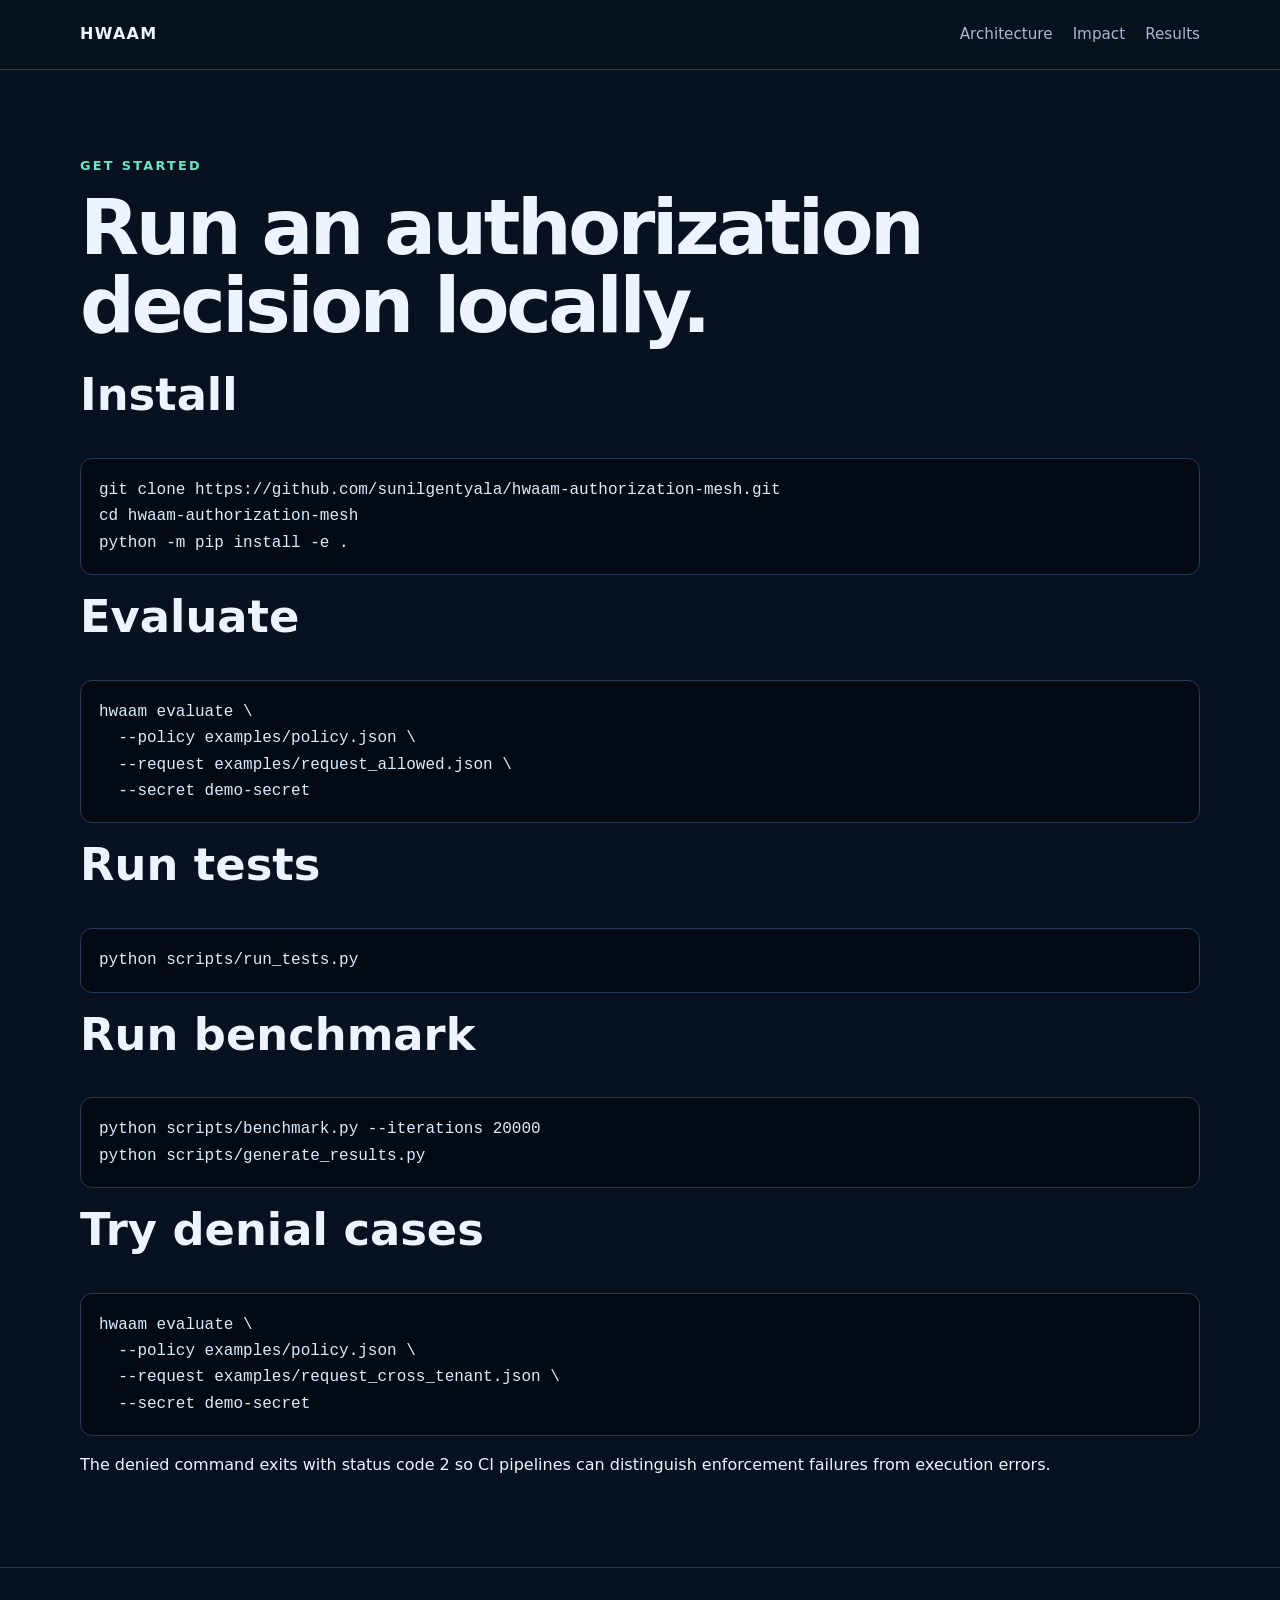
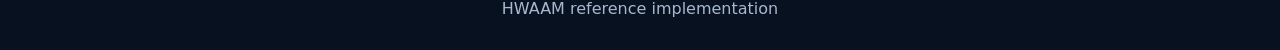
==== docs/getting-started.html @ d503caf2 "Add reference implementation, tests, CI/Pages workflows, and docs site The initial upload only carri" ====
<!doctype html>
<html lang="en">
<head>
  <meta charset="utf-8">
  <meta name="viewport" content="width=device-width,initial-scale=1">
  <title>Get Started | HWAAM</title>
  <link rel="stylesheet" href="assets/style.css">
</head>
<body>
<header class="site-header">
  <a class="brand" href="index.html">HWAAM</a>
  <nav><a href="architecture.html">Architecture</a><a href="impact.html">Impact</a><a href="test-results.html">Results</a></nav>
</header>
<main class="container">
  <p class="eyebrow">Get started</p>
  <h1>Run an authorization decision locally.</h1>
  <h2>Install</h2>
  <pre>git clone https://github.com/sunilgentyala/hwaam-authorization-mesh.git
cd hwaam-authorization-mesh
python -m pip install -e .</pre>
  <h2>Evaluate</h2>
  <pre>hwaam evaluate \
  --policy examples/policy.json \
  --request examples/request_allowed.json \
  --secret demo-secret</pre>
  <h2>Run tests</h2>
  <pre>python scripts/run_tests.py</pre>
  <h2>Run benchmark</h2>
  <pre>python scripts/benchmark.py --iterations 20000
python scripts/generate_results.py</pre>
  <h2>Try denial cases</h2>
  <pre>hwaam evaluate \
  --policy examples/policy.json \
  --request examples/request_cross_tenant.json \
  --secret demo-secret</pre>
  <p>The denied command exits with status code 2 so CI pipelines can distinguish enforcement failures from execution errors.</p>
</main>
<footer>HWAAM reference implementation</footer>
</body>
</html>
---- docs/assets/style.css ----
:root {
  --bg: #07111f;
  --panel: #0d1b2d;
  --panel-2: #13253b;
  --text: #edf4ff;
  --muted: #a8b8cf;
  --accent: #67e8c3;
  --accent-2: #78a9ff;
  --line: #263b55;
  --max: 1120px;
}

* { box-sizing: border-box; }
html { scroll-behavior: smooth; }
body {
  margin: 0;
  background: var(--bg);
  color: var(--text);
  font-family: Inter, ui-sans-serif, system-ui, -apple-system, BlinkMacSystemFont, "Segoe UI", sans-serif;
  line-height: 1.65;
}
a { color: var(--accent); }
.site-header {
  min-height: 70px;
  border-bottom: 1px solid var(--line);
  display: flex;
  align-items: center;
  justify-content: space-between;
  padding: 0 max(24px, calc((100vw - var(--max)) / 2));
  position: sticky;
  top: 0;
  background: rgba(7, 17, 31, 0.94);
  backdrop-filter: blur(14px);
  z-index: 10;
}
.brand { color: var(--text); font-weight: 800; text-decoration: none; letter-spacing: .08em; }
nav { display: flex; gap: 20px; flex-wrap: wrap; }
nav a { color: var(--muted); text-decoration: none; font-size: .95rem; }
nav a:hover { color: var(--text); }
.container { width: min(var(--max), calc(100% - 40px)); margin: 0 auto; padding: 72px 0; }
.hero {
  width: min(var(--max), calc(100% - 40px));
  margin: 0 auto;
  padding: 90px 0 80px;
  display: grid;
  grid-template-columns: 1.3fr .7fr;
  gap: 54px;
  align-items: center;
}
h1 { font-size: clamp(2.6rem, 6vw, 5rem); line-height: 1.02; letter-spacing: -.045em; margin: 12px 0 24px; }
h2 { font-size: clamp(1.8rem, 3.5vw, 3rem); line-height: 1.15; margin-top: 0; }
h3 { margin-top: 0; }
.lead { font-size: 1.2rem; color: var(--muted); max-width: 720px; }
.eyebrow { text-transform: uppercase; letter-spacing: .18em; font-size: .8rem; font-weight: 800; color: var(--accent); }
.actions { display: flex; gap: 14px; flex-wrap: wrap; margin-top: 30px; }
.button {
  border: 1px solid var(--line);
  border-radius: 10px;
  padding: 12px 18px;
  text-decoration: none;
  color: var(--text);
  font-weight: 700;
}
.button.primary { background: var(--accent); border-color: var(--accent); color: #04110e; }
.decision-card {
  border: 1px solid var(--line);
  background: linear-gradient(150deg, var(--panel-2), var(--panel));
  border-radius: 18px;
  padding: 24px;
  box-shadow: 0 28px 70px rgba(0,0,0,.25);
}
.status { color: var(--accent); font-weight: 900; letter-spacing: .18em; }
dl { display: grid; grid-template-columns: 90px 1fr; gap: 10px 16px; margin-bottom: 0; }
dt { color: var(--muted); }
dd { margin: 0; word-break: break-word; }
.card-grid { display: grid; grid-template-columns: repeat(3, 1fr); gap: 18px; }
.card-grid article {
  background: var(--panel);
  border: 1px solid var(--line);
  border-radius: 14px;
  padding: 22px;
}
.card-grid p { color: var(--muted); margin-bottom: 0; }
.band { background: var(--panel); border-top: 1px solid var(--line); border-bottom: 1px solid var(--line); }
.split { display: grid; grid-template-columns: 1fr 1fr; gap: 50px; }
.check-list { list-style: none; padding: 0; margin: 0; display: grid; gap: 12px; }
.check-list li { border: 1px solid var(--line); border-radius: 10px; padding: 13px 16px; background: var(--panel-2); }
.check-list li::before { content: "✓"; color: var(--accent); margin-right: 10px; }
.authors p { color: var(--muted); }
pre, code {
  font-family: "SFMono-Regular", Consolas, "Liberation Mono", monospace;
}
pre {
  background: #030a13;
  border: 1px solid var(--line);
  border-radius: 12px;
  padding: 18px;
  overflow-x: auto;
  color: #dcecff;
}
.notice {
  border-left: 4px solid var(--accent-2);
  background: var(--panel);
  padding: 18px 20px;
  margin: 30px 0;
  color: var(--muted);
}
.metric-grid { display: grid; grid-template-columns: repeat(4, 1fr); gap: 16px; }
.metric-grid article { border: 1px solid var(--line); border-radius: 12px; padding: 20px; background: var(--panel); }
.metric-grid strong { display: block; font-size: 1.65rem; }
.metric-grid span { color: var(--muted); font-size: .9rem; }
.architecture { width: 100%; margin: 24px 0 56px; border: 1px solid var(--line); border-radius: 16px; background: #f6fbff; }
footer { border-top: 1px solid var(--line); color: var(--muted); text-align: center; padding: 28px 20px; }
ol { padding-left: 22px; }
li { margin-bottom: 8px; }

@media (max-width: 850px) {
  .hero, .split { grid-template-columns: 1fr; }
  .card-grid { grid-template-columns: 1fr 1fr; }
  .metric-grid { grid-template-columns: 1fr 1fr; }
  .site-header { align-items: flex-start; padding-top: 18px; padding-bottom: 18px; gap: 16px; flex-direction: column; }
}
@media (max-width: 560px) {
  .card-grid, .metric-grid { grid-template-columns: 1fr; }
  nav { gap: 12px; }
}
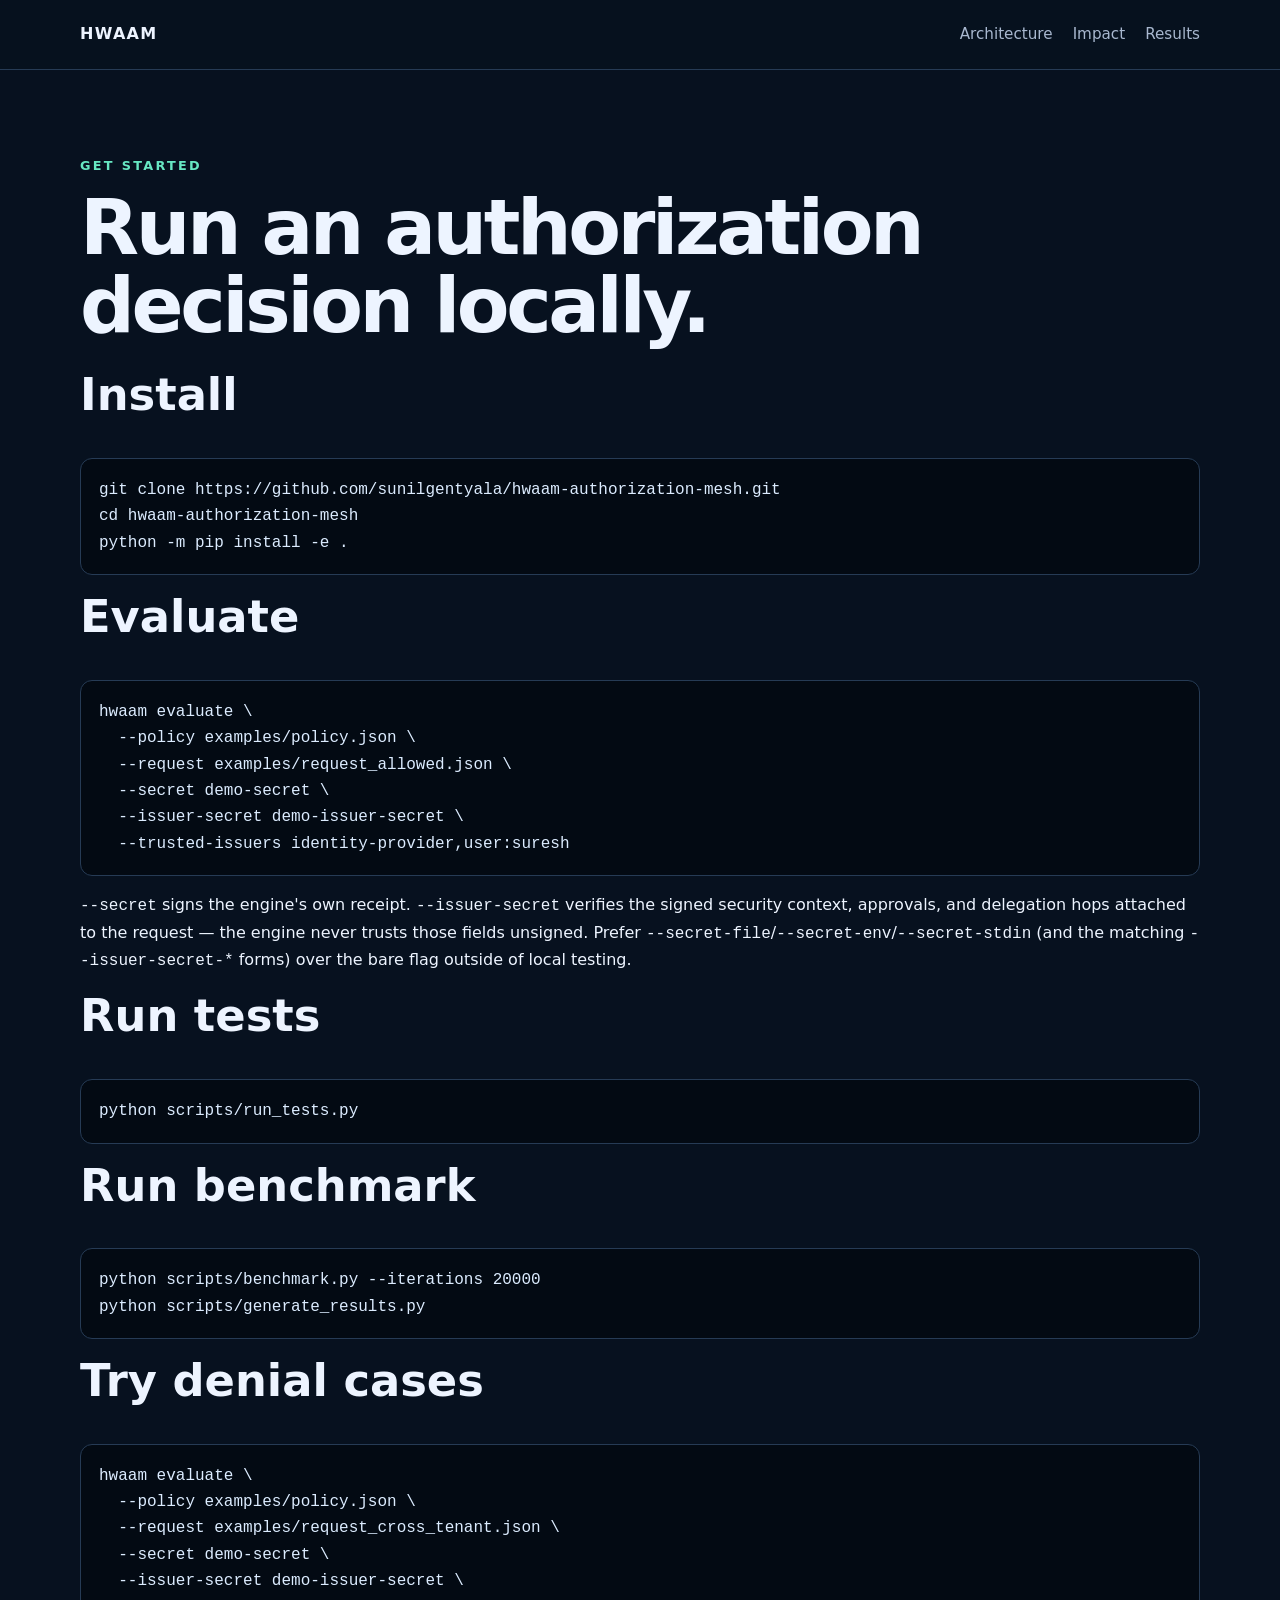
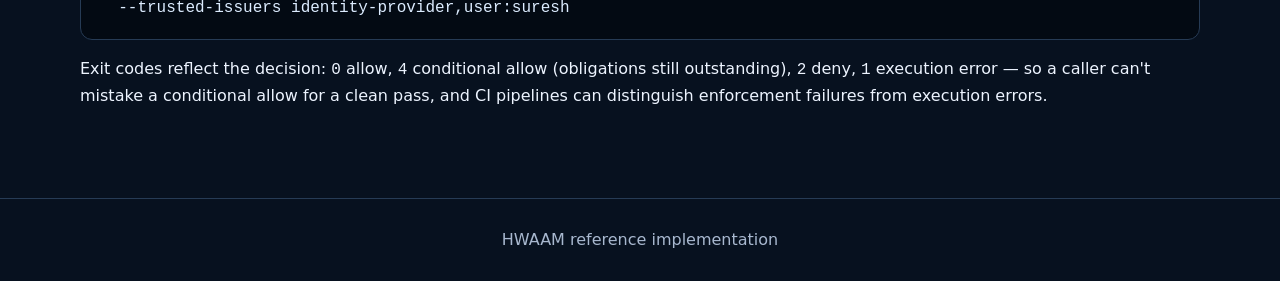
==== commit 64cebaf8: "Fix 13 audit findings: signed trust objects, exit codes, TTL, LICENSE, CI Replaces the request-contr" ====
--- a/docs/getting-started.html
+++ b/docs/getting-started.html
@@ -22,7 +22,10 @@
   <pre>hwaam evaluate \
   --policy examples/policy.json \
   --request examples/request_allowed.json \
-  --secret demo-secret</pre>
+  --secret demo-secret \
+  --issuer-secret demo-issuer-secret \
+  --trusted-issuers identity-provider,user:suresh</pre>
+  <p><code>--secret</code> signs the engine's own receipt. <code>--issuer-secret</code> verifies the signed security context, approvals, and delegation hops attached to the request &mdash; the engine never trusts those fields unsigned. Prefer <code>--secret-file</code>/<code>--secret-env</code>/<code>--secret-stdin</code> (and the matching <code>--issuer-secret-*</code> forms) over the bare flag outside of local testing.</p>
   <h2>Run tests</h2>
   <pre>python scripts/run_tests.py</pre>
   <h2>Run benchmark</h2>
@@ -32,8 +35,10 @@
   <pre>hwaam evaluate \
   --policy examples/policy.json \
   --request examples/request_cross_tenant.json \
-  --secret demo-secret</pre>
-  <p>The denied command exits with status code 2 so CI pipelines can distinguish enforcement failures from execution errors.</p>
+  --secret demo-secret \
+  --issuer-secret demo-issuer-secret \
+  --trusted-issuers identity-provider,user:suresh</pre>
+  <p>Exit codes reflect the decision: <code>0</code> allow, <code>4</code> conditional allow (obligations still outstanding), <code>2</code> deny, <code>1</code> execution error &mdash; so a caller can't mistake a conditional allow for a clean pass, and CI pipelines can distinguish enforcement failures from execution errors.</p>
 </main>
 <footer>HWAAM reference implementation</footer>
 </body>
